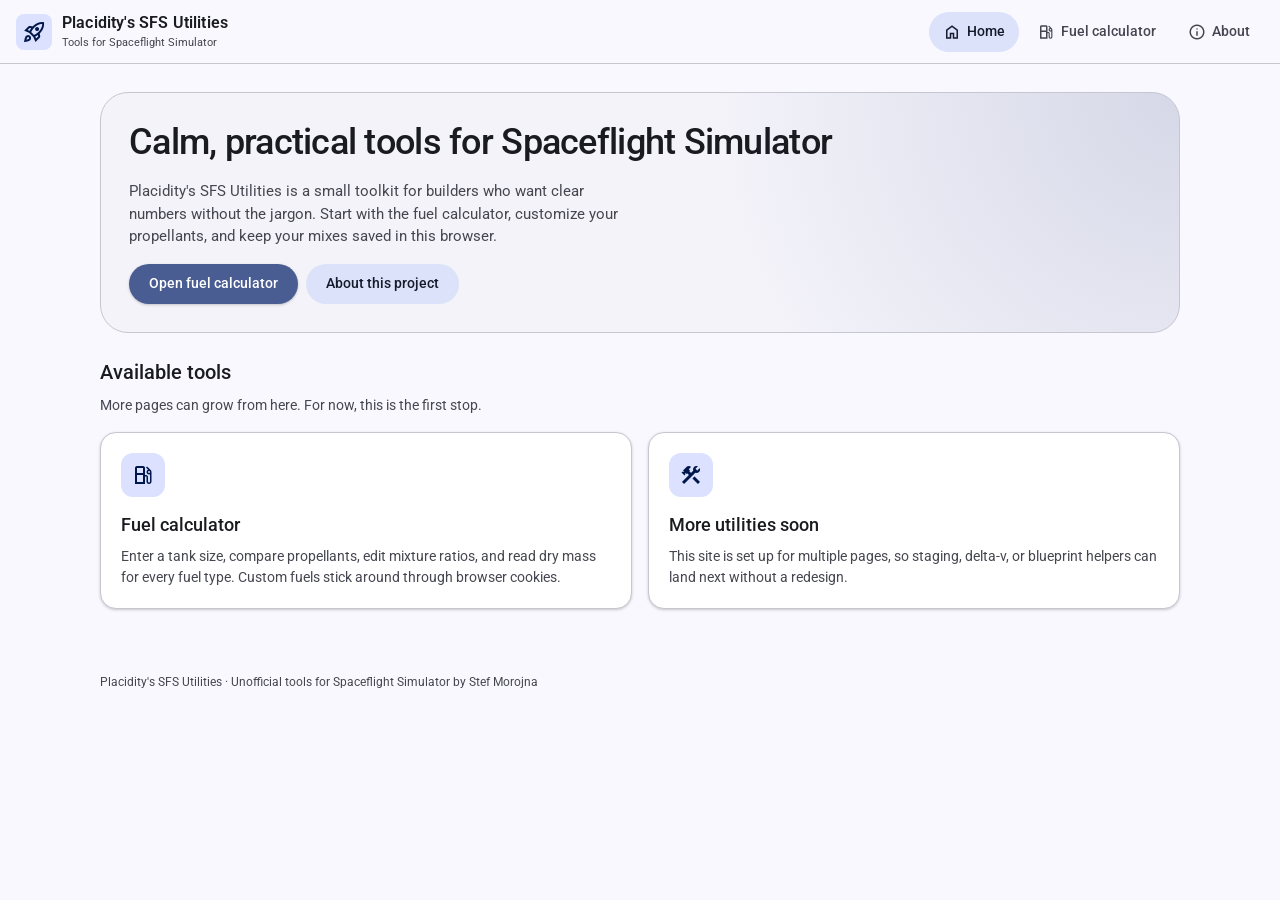
==== index.html @ 7c91e887 "Add Placidity's SFS Utilities multi-page Material Design 3 site" ====
<!DOCTYPE html>
<html lang="en">
<head>
  <meta charset="UTF-8" />
  <meta name="viewport" content="width=device-width, initial-scale=1" />
  <title>Placidity's SFS Utilities</title>
  <meta name="description" content="Friendly tools for Spaceflight Simulator. Start with the fuel calculator, then explore more utilities as they land." />
  <link rel="preconnect" href="https://fonts.googleapis.com" />
  <link rel="preconnect" href="https://fonts.gstatic.com" crossorigin />
  <link href="https://fonts.googleapis.com/css2?family=Roboto:wght@400;500;700&family=Roboto+Mono:wght@400;500&display=swap" rel="stylesheet" />
  <link href="https://fonts.googleapis.com/css2?family=Material+Symbols+Outlined:opsz,wght,FILL,GRAD@24,400,0,0" rel="stylesheet" />
  <link rel="stylesheet" href="assets/css/md3.css" />
</head>
<body data-page="home">
  <header class="top-app-bar">
    <a class="brand" href="index.html">
      <span class="brand-mark material-symbols-outlined">rocket_launch</span>
      <span class="brand-text">
        <span class="brand-title">Placidity's SFS Utilities</span>
        <span class="brand-subtitle">Tools for Spaceflight Simulator</span>
      </span>
    </a>
    <div class="nav-spacer"></div>
    <nav class="nav-links" aria-label="Primary">
      <a class="nav-link" data-nav="home" href="index.html"><span class="material-symbols-outlined" style="font-size:18px;">home</span>Home</a>
      <a class="nav-link" data-nav="fuel" href="fuel-calculator.html"><span class="material-symbols-outlined" style="font-size:18px;">local_gas_station</span>Fuel calculator</a>
      <a class="nav-link" data-nav="about" href="about.html"><span class="material-symbols-outlined" style="font-size:18px;">info</span>About</a>
    </nav>
  </header>

  <main class="page">
    <section class="hero">
      <h1>Calm, practical tools for Spaceflight Simulator</h1>
      <p>
        Placidity's SFS Utilities is a small toolkit for builders who want clear numbers without the jargon.
        Start with the fuel calculator, customize your propellants, and keep your mixes saved in this browser.
      </p>
      <div class="button-row">
        <a class="btn btn-filled" href="fuel-calculator.html">Open fuel calculator</a>
        <a class="btn btn-tonal" href="about.html">About this project</a>
      </div>
    </section>

    <section>
      <h2 class="section-title">Available tools</h2>
      <p class="section-copy">More pages can grow from here. For now, this is the first stop.</p>
      <div class="card-grid">
        <a class="card interactive card-link" href="fuel-calculator.html">
          <div class="card-icon material-symbols-outlined">local_gas_station</div>
          <h3>Fuel calculator</h3>
          <p>
            Enter a tank size, compare propellants, edit mixture ratios, and read dry mass for every fuel type.
            Custom fuels stick around through browser cookies.
          </p>
        </a>
        <div class="card">
          <div class="card-icon material-symbols-outlined">construction</div>
          <h3>More utilities soon</h3>
          <p>
            This site is set up for multiple pages, so staging, delta-v, or blueprint helpers can land next without a redesign.
          </p>
        </div>
      </div>
    </section>
  </main>

  <footer class="footer">
    Placidity's SFS Utilities · Unofficial tools for Spaceflight Simulator by Stef Morojna
  </footer>

  <script src="assets/js/site.js"></script>
</body>
</html>
---- assets/css/md3.css ----
/* Placidity's SFS Utilities - Material Design 3 */
:root {
  --md-sys-color-primary: #4a5d92;
  --md-sys-color-on-primary: #ffffff;
  --md-sys-color-primary-container: #dbe1ff;
  --md-sys-color-on-primary-container: #00174b;
  --md-sys-color-secondary: #585e71;
  --md-sys-color-on-secondary: #ffffff;
  --md-sys-color-secondary-container: #dce2f9;
  --md-sys-color-on-secondary-container: #151b2c;
  --md-sys-color-tertiary: #735471;
  --md-sys-color-on-tertiary: #ffffff;
  --md-sys-color-tertiary-container: #ffd6f8;
  --md-sys-color-on-tertiary-container: #2b122b;
  --md-sys-color-error: #ba1a1a;
  --md-sys-color-on-error: #ffffff;
  --md-sys-color-error-container: #ffdad6;
  --md-sys-color-on-error-container: #410002;
  --md-sys-color-background: #faf8ff;
  --md-sys-color-on-background: #1a1b21;
  --md-sys-color-surface: #faf8ff;
  --md-sys-color-on-surface: #1a1b21;
  --md-sys-color-surface-variant: #e2e2ec;
  --md-sys-color-on-surface-variant: #45464f;
  --md-sys-color-outline: #757680;
  --md-sys-color-outline-variant: #c5c6d0;
  --md-sys-color-surface-container-lowest: #ffffff;
  --md-sys-color-surface-container-low: #f4f3fa;
  --md-sys-color-surface-container: #eeedf4;
  --md-sys-color-surface-container-high: #e8e7ef;
  --md-sys-color-surface-container-highest: #e2e1e9;
  --md-sys-color-inverse-surface: #2f3036;
  --md-sys-color-inverse-on-surface: #f1f0f7;
  --md-sys-color-inverse-primary: #b4c5ff;
  --md-sys-shape-corner-extra-small: 4px;
  --md-sys-shape-corner-small: 8px;
  --md-sys-shape-corner-medium: 12px;
  --md-sys-shape-corner-large: 16px;
  --md-sys-shape-corner-extra-large: 28px;
  --md-sys-shape-corner-full: 9999px;
  --md-sys-elevation-1: 0 1px 2px rgba(0, 0, 0, 0.12), 0 1px 3px 1px rgba(0, 0, 0, 0.06);
  --md-sys-elevation-2: 0 1px 2px rgba(0, 0, 0, 0.12), 0 2px 6px 2px rgba(0, 0, 0, 0.08);
  --md-sys-elevation-3: 0 4px 8px 3px rgba(0, 0, 0, 0.08), 0 1px 3px rgba(0, 0, 0, 0.12);
  --site-max-width: 1080px;
  --site-nav-height: 64px;
  color-scheme: light;
}

*,
*::before,
*::after {
  box-sizing: border-box;
}

html {
  scroll-behavior: smooth;
}

body {
  margin: 0;
  min-height: 100vh;
  font-family: "Roboto", system-ui, -apple-system, sans-serif;
  font-size: 14px;
  line-height: 1.5;
  background: var(--md-sys-color-background);
  color: var(--md-sys-color-on-background);
}

a {
  color: var(--md-sys-color-primary);
  text-decoration: none;
}

a:hover {
  text-decoration: underline;
}

.material-symbols-outlined {
  font-variation-settings: "FILL" 0, "wght" 400, "GRAD" 0, "opsz" 24;
  font-size: 24px;
  line-height: 1;
  user-select: none;
}

.top-app-bar {
  position: sticky;
  top: 0;
  z-index: 100;
  display: flex;
  align-items: center;
  gap: 12px;
  min-height: var(--site-nav-height);
  padding: 0 16px;
  background: color-mix(in srgb, var(--md-sys-color-surface) 88%, transparent);
  backdrop-filter: blur(16px);
  border-bottom: 1px solid var(--md-sys-color-outline-variant);
}

.brand {
  display: flex;
  align-items: center;
  gap: 10px;
  color: var(--md-sys-color-on-surface);
  text-decoration: none;
  min-width: 0;
}

.brand:hover {
  text-decoration: none;
}

.brand-mark {
  width: 36px;
  height: 36px;
  border-radius: var(--md-sys-shape-corner-small);
  display: grid;
  place-items: center;
  background: var(--md-sys-color-primary-container);
  color: var(--md-sys-color-on-primary-container);
  flex-shrink: 0;
}

.brand-text {
  display: flex;
  flex-direction: column;
  min-width: 0;
}

.brand-title {
  font-size: 16px;
  font-weight: 600;
  letter-spacing: 0.01em;
  white-space: nowrap;
  overflow: hidden;
  text-overflow: ellipsis;
}

.brand-subtitle {
  font-size: 11px;
  color: var(--md-sys-color-on-surface-variant);
}

.nav-spacer {
  flex: 1;
}

.nav-links {
  display: flex;
  align-items: center;
  gap: 4px;
  flex-wrap: wrap;
  justify-content: flex-end;
}

.nav-link {
  display: inline-flex;
  align-items: center;
  gap: 6px;
  min-height: 40px;
  padding: 0 14px;
  border-radius: var(--md-sys-shape-corner-full);
  color: var(--md-sys-color-on-surface-variant);
  text-decoration: none;
  font-weight: 500;
  font-size: 14px;
}

.nav-link:hover {
  background: var(--md-sys-color-surface-container-high);
  text-decoration: none;
}

.nav-link.active {
  background: var(--md-sys-color-secondary-container);
  color: var(--md-sys-color-on-secondary-container);
}

.page {
  width: min(100% - 32px, var(--site-max-width));
  margin: 0 auto;
  padding: 28px 0 64px;
}

.hero {
  display: grid;
  gap: 16px;
  padding: 28px;
  margin-bottom: 24px;
  border-radius: var(--md-sys-shape-corner-extra-large);
  background:
    radial-gradient(circle at top right, color-mix(in srgb, var(--md-sys-color-primary) 18%, transparent), transparent 42%),
    var(--md-sys-color-surface-container-low);
  border: 1px solid var(--md-sys-color-outline-variant);
}

.hero h1,
.page-header h1 {
  margin: 0;
  font-size: clamp(1.75rem, 3vw, 2.25rem);
  font-weight: 500;
  letter-spacing: -0.02em;
  line-height: 1.2;
}

.hero p,
.lede {
  margin: 0;
  max-width: 62ch;
  color: var(--md-sys-color-on-surface-variant);
  font-size: 15px;
}

.page-header {
  display: grid;
  gap: 8px;
  margin-bottom: 24px;
}

.section-title {
  margin: 0 0 8px;
  font-size: 20px;
  font-weight: 500;
}

.section-copy {
  margin: 0 0 16px;
  color: var(--md-sys-color-on-surface-variant);
}

.card-grid {
  display: grid;
  grid-template-columns: repeat(auto-fit, minmax(240px, 1fr));
  gap: 16px;
}

.card {
  background: var(--md-sys-color-surface-container-lowest);
  border: 1px solid var(--md-sys-color-outline-variant);
  border-radius: var(--md-sys-shape-corner-large);
  padding: 20px;
  box-shadow: var(--md-sys-elevation-1);
}

.card.interactive {
  transition: box-shadow 160ms ease, transform 160ms ease;
}

.card.interactive:hover {
  box-shadow: var(--md-sys-elevation-2);
  transform: translateY(-1px);
}

.card-link {
  display: block;
  color: inherit;
  text-decoration: none;
  height: 100%;
}

.card-link:hover {
  text-decoration: none;
}

.card-icon {
  width: 44px;
  height: 44px;
  border-radius: var(--md-sys-shape-corner-medium);
  display: grid;
  place-items: center;
  margin-bottom: 14px;
  background: var(--md-sys-color-primary-container);
  color: var(--md-sys-color-on-primary-container);
}

.card h2,
.card h3 {
  margin: 0 0 8px;
  font-size: 18px;
  font-weight: 500;
}

.card p {
  margin: 0;
  color: var(--md-sys-color-on-surface-variant);
}

.chip-row {
  display: flex;
  flex-wrap: wrap;
  gap: 8px;
  margin: 12px 0;
}

.chip {
  display: inline-flex;
  align-items: center;
  min-height: 32px;
  padding: 0 12px;
  border-radius: var(--md-sys-shape-corner-small);
  background: var(--md-sys-color-secondary-container);
  color: var(--md-sys-color-on-secondary-container);
  font-size: 12px;
  font-weight: 500;
}

.chip.outline {
  background: transparent;
  border: 1px solid var(--md-sys-color-outline);
  color: var(--md-sys-color-on-surface-variant);
}

.chip.primary {
  background: var(--md-sys-color-primary-container);
  color: var(--md-sys-color-on-primary-container);
}

.toolbar {
  display: flex;
  flex-wrap: wrap;
  gap: 12px;
  align-items: center;
  justify-content: space-between;
  margin-bottom: 16px;
}

.button-row {
  display: flex;
  flex-wrap: wrap;
  gap: 8px;
}

.btn {
  appearance: none;
  border: none;
  cursor: pointer;
  display: inline-flex;
  align-items: center;
  justify-content: center;
  gap: 8px;
  min-height: 40px;
  padding: 0 20px;
  border-radius: var(--md-sys-shape-corner-full);
  font: inherit;
  font-weight: 500;
  transition: background 140ms ease, box-shadow 140ms ease, color 140ms ease;
}

.btn:disabled {
  opacity: 0.45;
  cursor: not-allowed;
}

.btn-filled {
  background: var(--md-sys-color-primary);
  color: var(--md-sys-color-on-primary);
  box-shadow: var(--md-sys-elevation-1);
}

.btn-filled:hover:not(:disabled) {
  box-shadow: var(--md-sys-elevation-2);
}

.btn-tonal {
  background: var(--md-sys-color-secondary-container);
  color: var(--md-sys-color-on-secondary-container);
}

.btn-outlined {
  background: transparent;
  color: var(--md-sys-color-primary);
  border: 1px solid var(--md-sys-color-outline);
}

.btn-text {
  background: transparent;
  color: var(--md-sys-color-primary);
  padding-inline: 12px;
}

.btn-text.danger,
.btn-text.danger:hover {
  color: var(--md-sys-color-error);
}

.btn-text:hover:not(:disabled),
.btn-outlined:hover:not(:disabled),
.btn-tonal:hover:not(:disabled) {
  background: color-mix(in srgb, var(--md-sys-color-primary) 8%, transparent);
}

.field-grid {
  display: grid;
  grid-template-columns: repeat(auto-fit, minmax(180px, 1fr));
  gap: 16px;
}

.field {
  display: grid;
  gap: 6px;
}

.field label {
  font-size: 12px;
  font-weight: 500;
  color: var(--md-sys-color-on-surface-variant);
}

.field input,
.field textarea {
  width: 100%;
  min-height: 48px;
  padding: 12px 14px;
  border-radius: var(--md-sys-shape-corner-extra-small) var(--md-sys-shape-corner-extra-small) 0 0;
  border: none;
  border-bottom: 1px solid var(--md-sys-color-outline);
  background: var(--md-sys-color-surface-container-highest);
  color: var(--md-sys-color-on-surface);
  font: inherit;
}

.field textarea {
  min-height: 88px;
  resize: vertical;
}

.field input:focus,
.field textarea:focus {
  outline: none;
  border-bottom: 2px solid var(--md-sys-color-primary);
  background: var(--md-sys-color-surface-container-high);
}

.field .hint {
  font-size: 12px;
  color: var(--md-sys-color-on-surface-variant);
}

.stat-list {
  display: grid;
  gap: 8px;
}

.stat-row {
  display: flex;
  justify-content: space-between;
  gap: 12px;
  flex-wrap: wrap;
}

.stat-row strong {
  font-weight: 600;
}

.stat-row.total strong {
  color: var(--md-sys-color-primary);
}

.divider {
  height: 1px;
  margin: 16px 0;
  background: var(--md-sys-color-outline-variant);
  border: 0;
}

.muted {
  color: var(--md-sys-color-on-surface-variant);
}

.mono {
  font-family: "Roboto Mono", ui-monospace, monospace;
  font-size: 13px;
}

.overview {
  margin-top: 24px;
  background: var(--md-sys-color-surface-container);
  border: none;
}

.overview-row {
  display: flex;
  justify-content: space-between;
  gap: 12px;
  flex-wrap: wrap;
  padding: 10px 0;
  border-bottom: 1px solid color-mix(in srgb, var(--md-sys-color-outline-variant) 70%, transparent);
}

.overview-row:last-child {
  border-bottom: none;
}

.footer {
  width: min(100% - 32px, var(--site-max-width));
  margin: 0 auto;
  padding: 0 0 32px;
  color: var(--md-sys-color-on-surface-variant);
  font-size: 12px;
}

.dialog-backdrop {
  position: fixed;
  inset: 0;
  display: none;
  place-items: center;
  padding: 16px;
  background: rgba(26, 27, 33, 0.42);
  z-index: 200;
}

.dialog-backdrop.open {
  display: grid;
}

.dialog {
  width: min(100%, 520px);
  max-height: min(90vh, 760px);
  overflow: auto;
  background: var(--md-sys-color-surface-container-high);
  border-radius: var(--md-sys-shape-corner-extra-large);
  box-shadow: var(--md-sys-elevation-3);
  padding: 24px;
}

.dialog h2 {
  margin: 0 0 16px;
  font-size: 22px;
  font-weight: 500;
}

.dialog-actions {
  display: flex;
  justify-content: flex-end;
  gap: 8px;
  margin-top: 20px;
}

.toast {
  position: fixed;
  left: 50%;
  bottom: 24px;
  transform: translateX(-50%) translateY(20px);
  opacity: 0;
  pointer-events: none;
  background: var(--md-sys-color-inverse-surface);
  color: var(--md-sys-color-inverse-on-surface);
  padding: 12px 18px;
  border-radius: var(--md-sys-shape-corner-small);
  box-shadow: var(--md-sys-elevation-2);
  transition: opacity 180ms ease, transform 180ms ease;
  z-index: 300;
}

.toast.show {
  opacity: 1;
  transform: translateX(-50%) translateY(0);
}

.empty-state {
  padding: 24px;
  border-radius: var(--md-sys-shape-corner-large);
  background: var(--md-sys-color-surface-container);
  color: var(--md-sys-color-on-surface-variant);
}

@media (max-width: 720px) {
  .top-app-bar {
    flex-wrap: wrap;
    padding-top: 10px;
    padding-bottom: 10px;
  }

  .nav-links {
    width: 100%;
    justify-content: flex-start;
  }

  .hero {
    padding: 20px;
  }
}
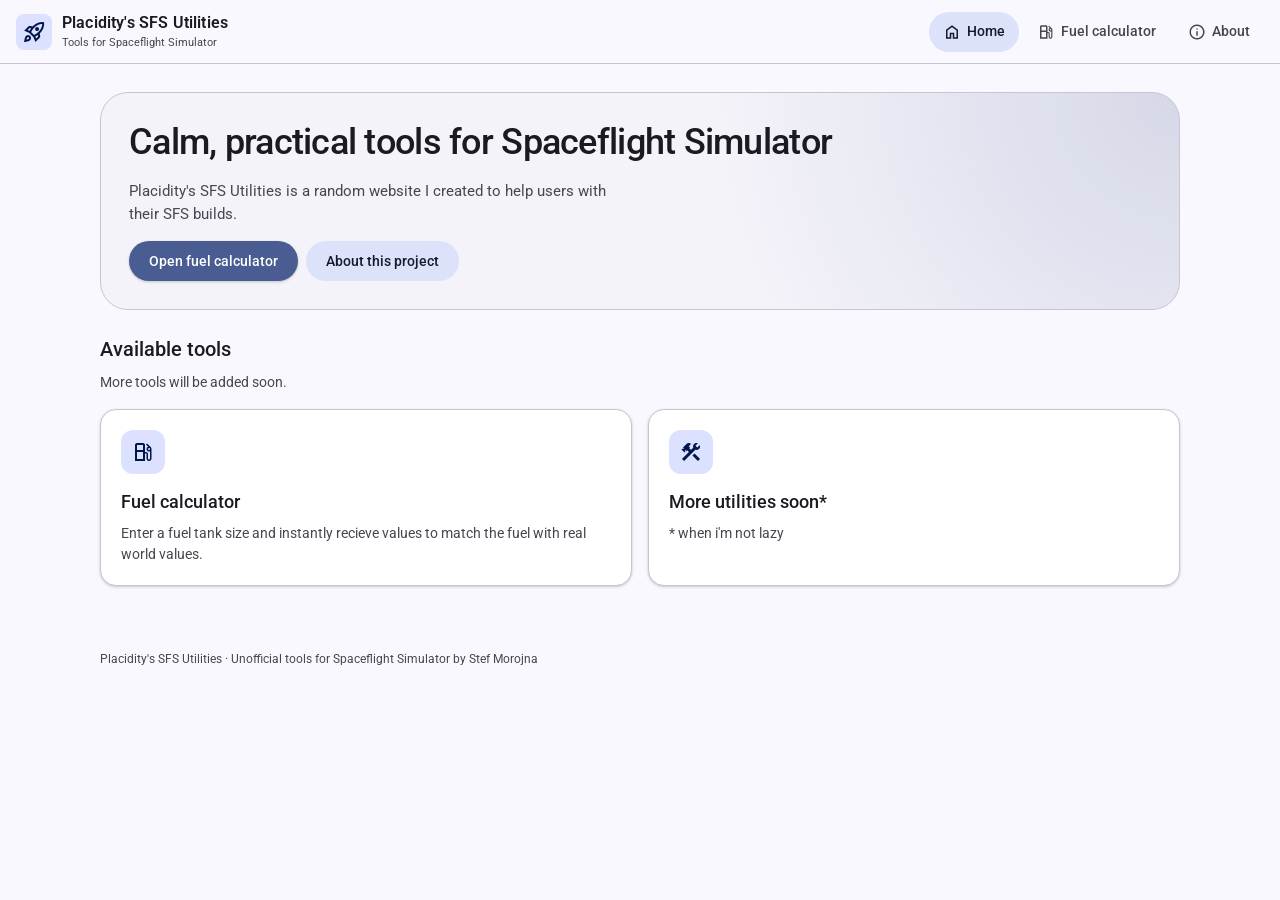
==== commit 445b2d7d: "Update index.html" ====
--- a/index.html
+++ b/index.html
@@ -32,8 +32,7 @@
     <section class="hero">
       <h1>Calm, practical tools for Spaceflight Simulator</h1>
       <p>
-        Placidity's SFS Utilities is a small toolkit for builders who want clear numbers without the jargon.
-        Start with the fuel calculator, customize your propellants, and keep your mixes saved in this browser.
+        Placidity's SFS Utilities is a random website I created to help users with their SFS builds.
       </p>
       <div class="button-row">
         <a class="btn btn-filled" href="fuel-calculator.html">Open fuel calculator</a>
@@ -43,21 +42,20 @@
 
     <section>
       <h2 class="section-title">Available tools</h2>
-      <p class="section-copy">More pages can grow from here. For now, this is the first stop.</p>
+      <p class="section-copy">More tools will be added soon.</p>
       <div class="card-grid">
         <a class="card interactive card-link" href="fuel-calculator.html">
           <div class="card-icon material-symbols-outlined">local_gas_station</div>
           <h3>Fuel calculator</h3>
           <p>
-            Enter a tank size, compare propellants, edit mixture ratios, and read dry mass for every fuel type.
-            Custom fuels stick around through browser cookies.
+            Enter a fuel tank size and instantly recieve values to match the fuel with real world values.
           </p>
         </a>
         <div class="card">
           <div class="card-icon material-symbols-outlined">construction</div>
-          <h3>More utilities soon</h3>
+          <h3>More utilities soon*</h3>
           <p>
-            This site is set up for multiple pages, so staging, delta-v, or blueprint helpers can land next without a redesign.
+            * when i'm not lazy
           </p>
         </div>
       </div>
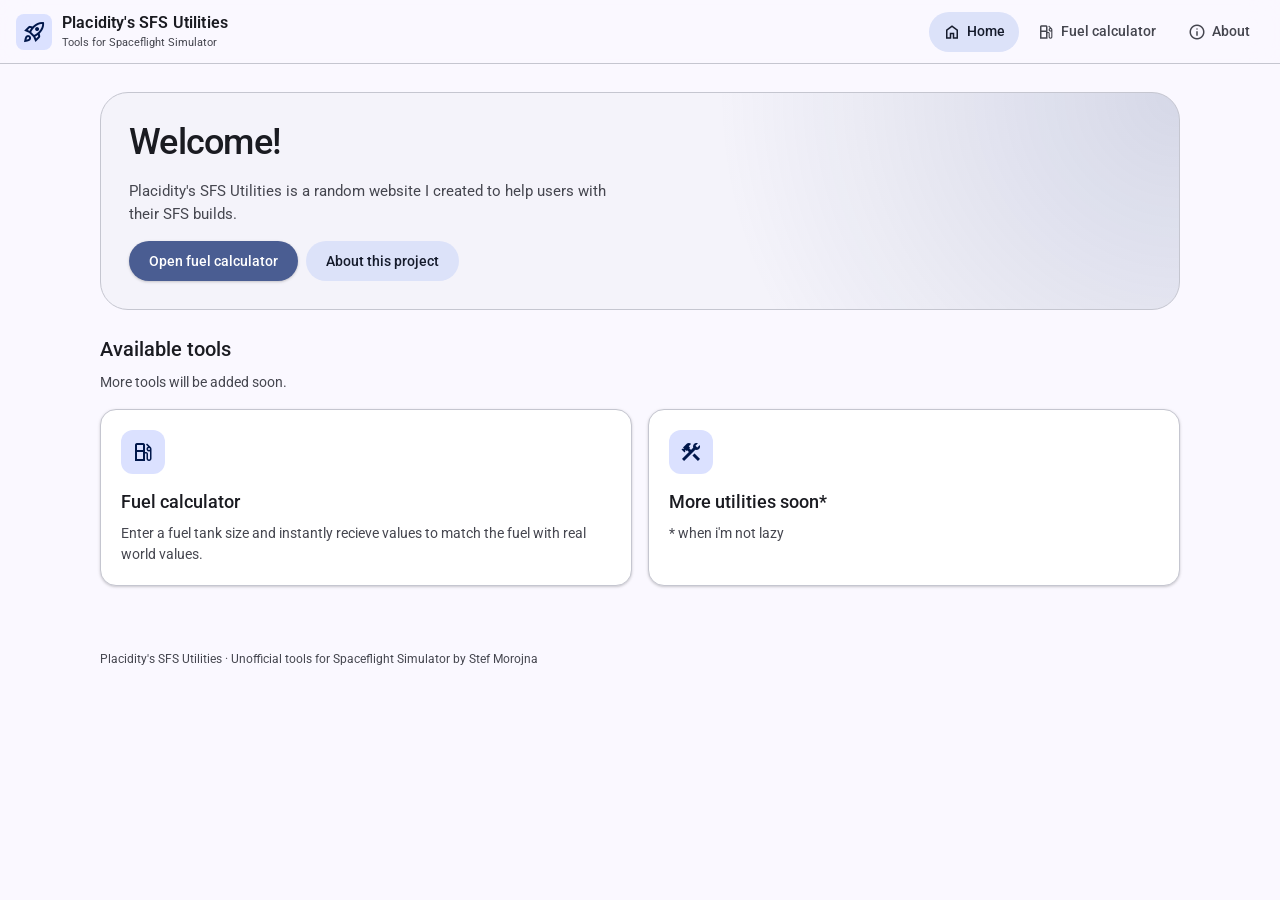
==== commit bf5f2c91: "Change header text to 'Welcome!'" ====
--- a/index.html
+++ b/index.html
@@ -30,7 +30,7 @@
 
   <main class="page">
     <section class="hero">
-      <h1>Calm, practical tools for Spaceflight Simulator</h1>
+      <h1>Welcome!</h1>
       <p>
         Placidity's SFS Utilities is a random website I created to help users with their SFS builds.
       </p>
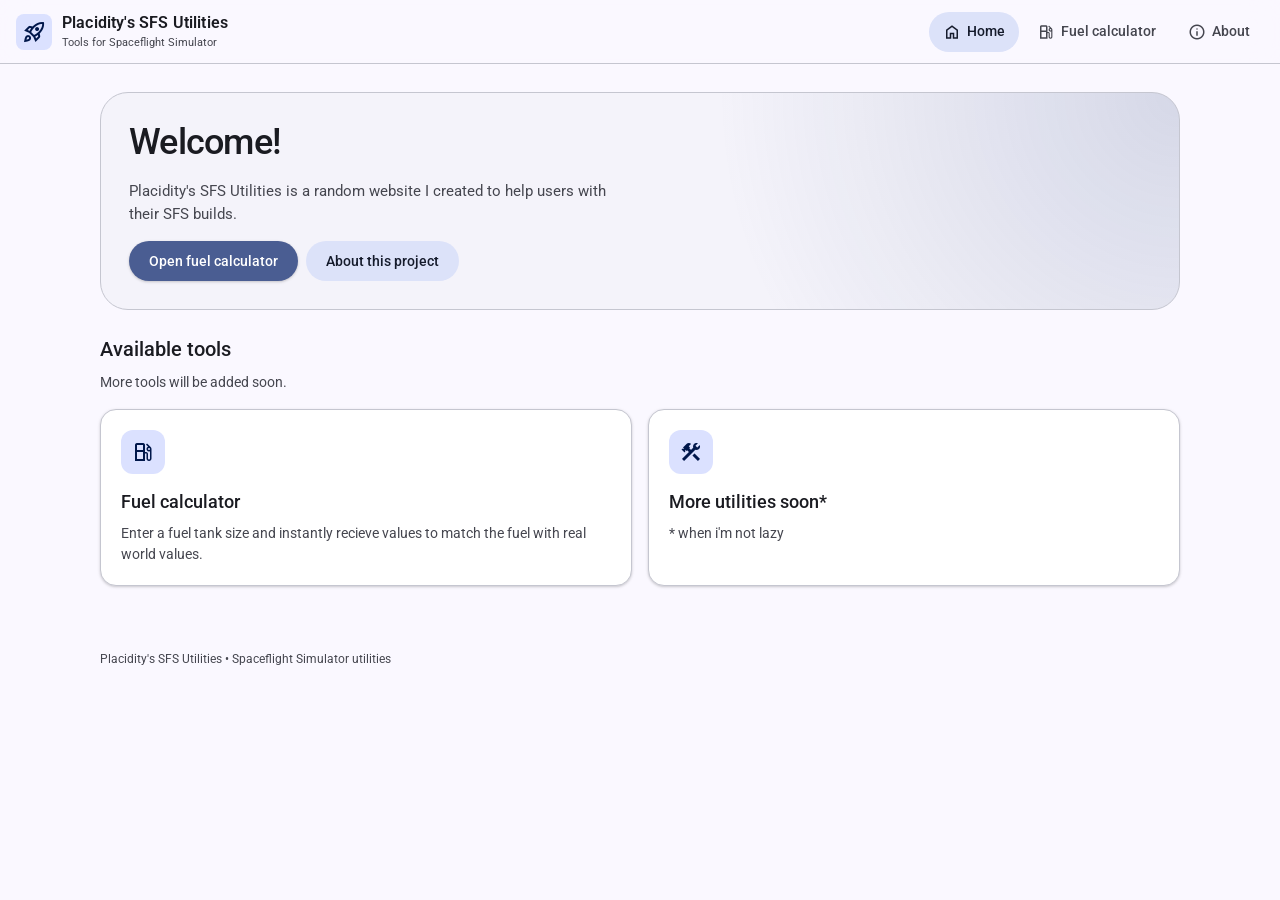
==== commit 5221091b: "Update index.html" ====
--- a/index.html
+++ b/index.html
@@ -63,7 +63,7 @@
   </main>
 
   <footer class="footer">
-    Placidity's SFS Utilities · Unofficial tools for Spaceflight Simulator by Stef Morojna
+    Placidity's SFS Utilities • Spaceflight Simulator utilities
   </footer>
 
   <script src="assets/js/site.js"></script>
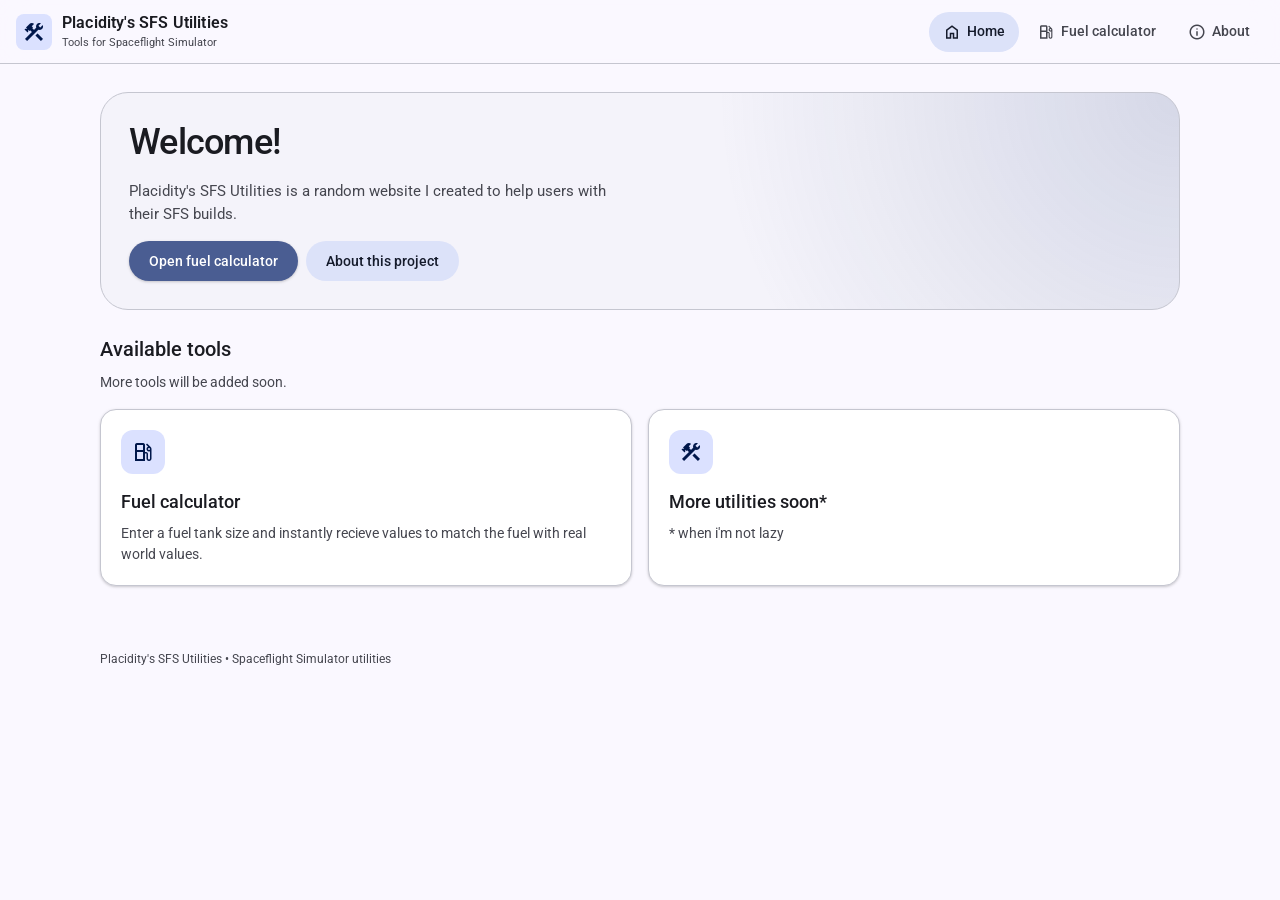
==== commit 7e957a9f: "Update index.html" ====
--- a/index.html
+++ b/index.html
@@ -14,7 +14,7 @@
 <body data-page="home">
   <header class="top-app-bar">
     <a class="brand" href="index.html">
-      <span class="brand-mark material-symbols-outlined">rocket_launch</span>
+      <span class="brand-mark material-symbols-outlined">construction</span>
       <span class="brand-text">
         <span class="brand-title">Placidity's SFS Utilities</span>
         <span class="brand-subtitle">Tools for Spaceflight Simulator</span>
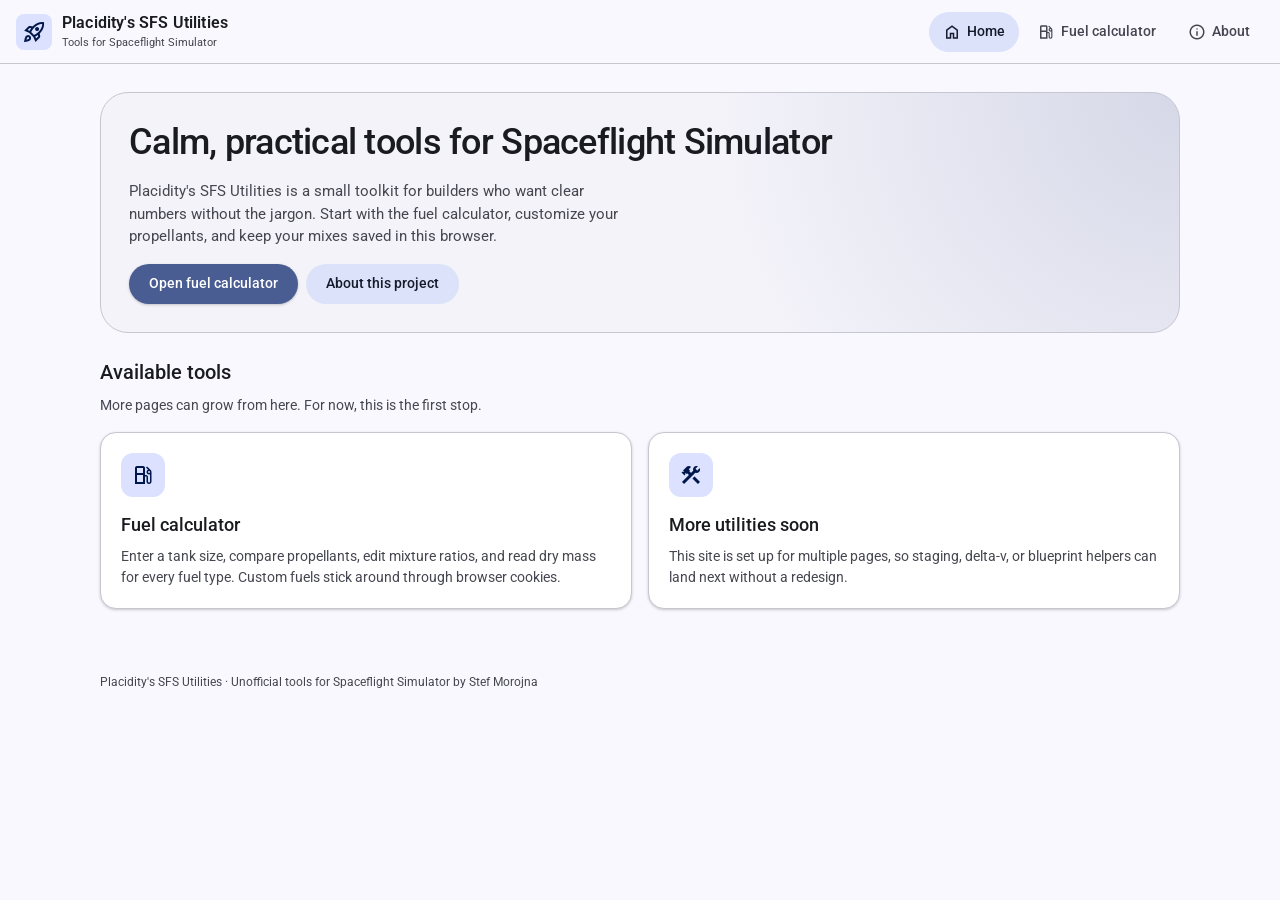
==== commit 7cc9fc0e: "Make navbar and footer modular; note AI-assisted code on About" ====
--- a/index.html
+++ b/index.html
@@ -12,27 +12,14 @@
   <link rel="stylesheet" href="assets/css/md3.css" />
 </head>
 <body data-page="home">
-  <header class="top-app-bar">
-    <a class="brand" href="index.html">
-      <span class="brand-mark material-symbols-outlined">construction</span>
-      <span class="brand-text">
-        <span class="brand-title">Placidity's SFS Utilities</span>
-        <span class="brand-subtitle">Tools for Spaceflight Simulator</span>
-      </span>
-    </a>
-    <div class="nav-spacer"></div>
-    <nav class="nav-links" aria-label="Primary">
-      <a class="nav-link" data-nav="home" href="index.html"><span class="material-symbols-outlined" style="font-size:18px;">home</span>Home</a>
-      <a class="nav-link" data-nav="fuel" href="fuel-calculator.html"><span class="material-symbols-outlined" style="font-size:18px;">local_gas_station</span>Fuel calculator</a>
-      <a class="nav-link" data-nav="about" href="about.html"><span class="material-symbols-outlined" style="font-size:18px;">info</span>About</a>
-    </nav>
-  </header>
+  <div data-module="navbar"></div>
 
   <main class="page">
     <section class="hero">
-      <h1>Welcome!</h1>
+      <h1>Calm, practical tools for Spaceflight Simulator</h1>
       <p>
-        Placidity's SFS Utilities is a random website I created to help users with their SFS builds.
+        Placidity's SFS Utilities is a small toolkit for builders who want clear numbers without the jargon.
+        Start with the fuel calculator, customize your propellants, and keep your mixes saved in this browser.
       </p>
       <div class="button-row">
         <a class="btn btn-filled" href="fuel-calculator.html">Open fuel calculator</a>
@@ -42,29 +29,28 @@
 
     <section>
       <h2 class="section-title">Available tools</h2>
-      <p class="section-copy">More tools will be added soon.</p>
+      <p class="section-copy">More pages can grow from here. For now, this is the first stop.</p>
       <div class="card-grid">
         <a class="card interactive card-link" href="fuel-calculator.html">
           <div class="card-icon material-symbols-outlined">local_gas_station</div>
           <h3>Fuel calculator</h3>
           <p>
-            Enter a fuel tank size and instantly recieve values to match the fuel with real world values.
+            Enter a tank size, compare propellants, edit mixture ratios, and read dry mass for every fuel type.
+            Custom fuels stick around through browser cookies.
           </p>
         </a>
         <div class="card">
           <div class="card-icon material-symbols-outlined">construction</div>
-          <h3>More utilities soon*</h3>
+          <h3>More utilities soon</h3>
           <p>
-            * when i'm not lazy
+            This site is set up for multiple pages, so staging, delta-v, or blueprint helpers can land next without a redesign.
           </p>
         </div>
       </div>
     </section>
   </main>
 
-  <footer class="footer">
-    Placidity's SFS Utilities • Spaceflight Simulator utilities
-  </footer>
+  <div data-module="footer"></div>
 
   <script src="assets/js/site.js"></script>
 </body>
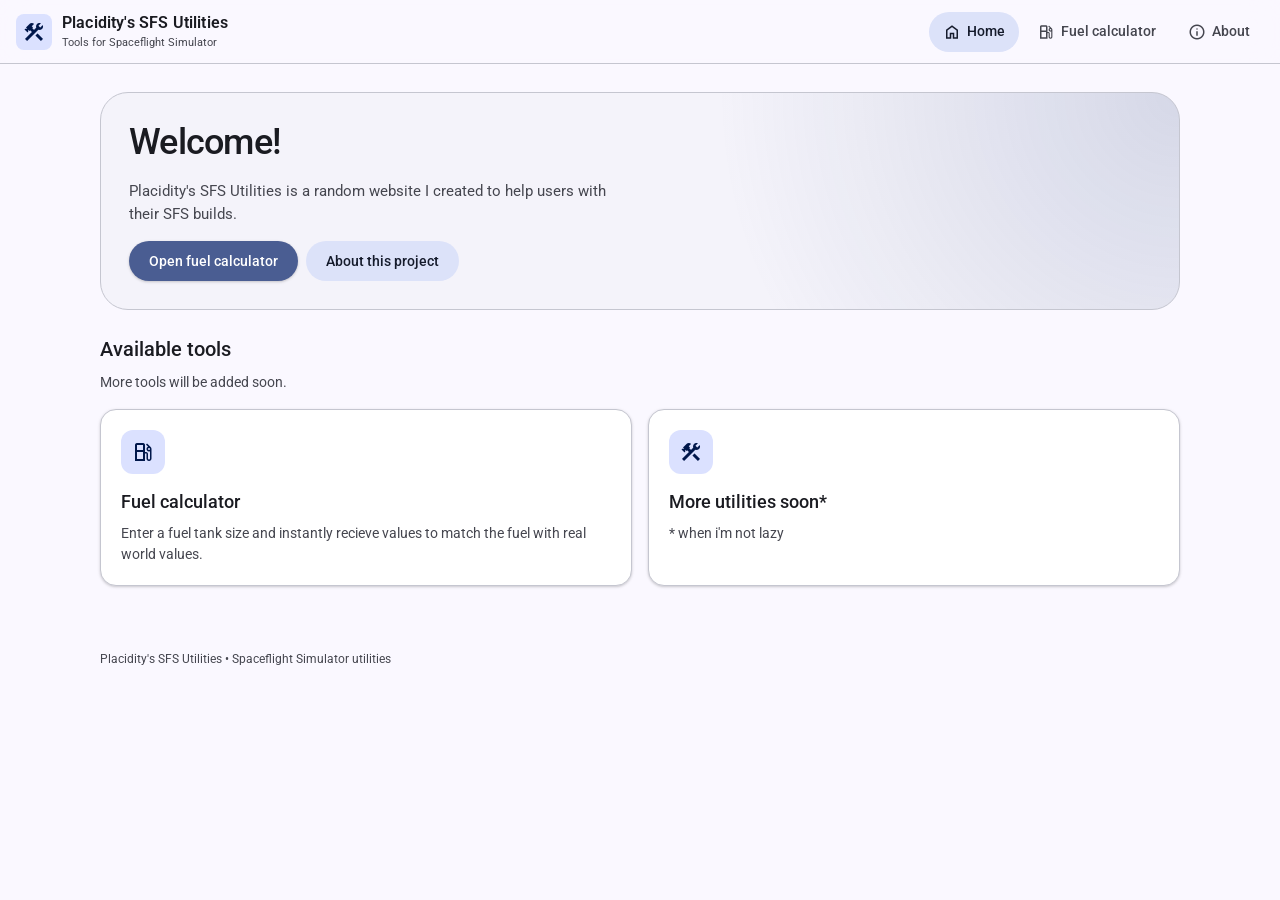
==== commit 2d83b9b5: "Restore user copy; keep modular navbar and footer only" ====
--- a/index.html
+++ b/index.html
@@ -16,10 +16,9 @@
 
   <main class="page">
     <section class="hero">
-      <h1>Calm, practical tools for Spaceflight Simulator</h1>
+      <h1>Welcome!</h1>
       <p>
-        Placidity's SFS Utilities is a small toolkit for builders who want clear numbers without the jargon.
-        Start with the fuel calculator, customize your propellants, and keep your mixes saved in this browser.
+        Placidity's SFS Utilities is a random website I created to help users with their SFS builds.
       </p>
       <div class="button-row">
         <a class="btn btn-filled" href="fuel-calculator.html">Open fuel calculator</a>
@@ -29,21 +28,20 @@
 
     <section>
       <h2 class="section-title">Available tools</h2>
-      <p class="section-copy">More pages can grow from here. For now, this is the first stop.</p>
+      <p class="section-copy">More tools will be added soon.</p>
       <div class="card-grid">
         <a class="card interactive card-link" href="fuel-calculator.html">
           <div class="card-icon material-symbols-outlined">local_gas_station</div>
           <h3>Fuel calculator</h3>
           <p>
-            Enter a tank size, compare propellants, edit mixture ratios, and read dry mass for every fuel type.
-            Custom fuels stick around through browser cookies.
+            Enter a fuel tank size and instantly recieve values to match the fuel with real world values.
           </p>
         </a>
         <div class="card">
           <div class="card-icon material-symbols-outlined">construction</div>
-          <h3>More utilities soon</h3>
+          <h3>More utilities soon*</h3>
           <p>
-            This site is set up for multiple pages, so staging, delta-v, or blueprint helpers can land next without a redesign.
+            * when i'm not lazy
           </p>
         </div>
       </div>
